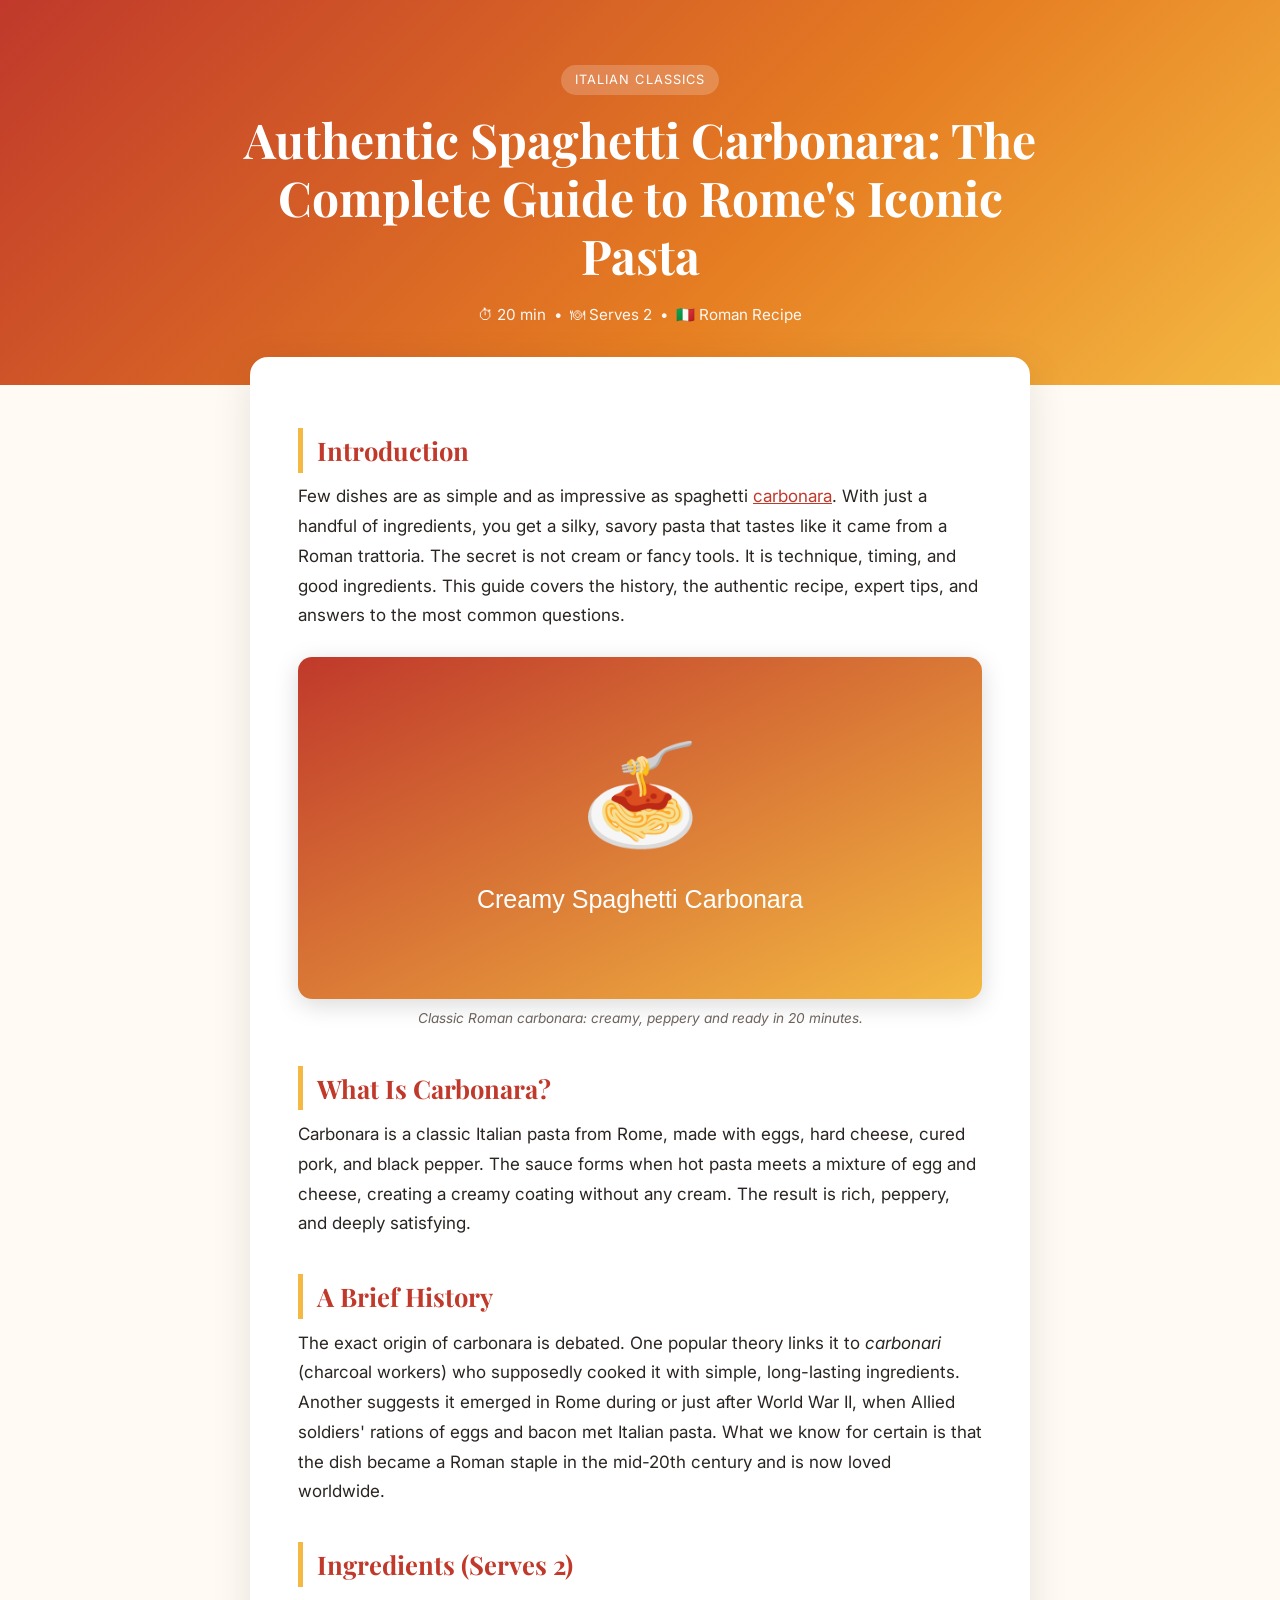
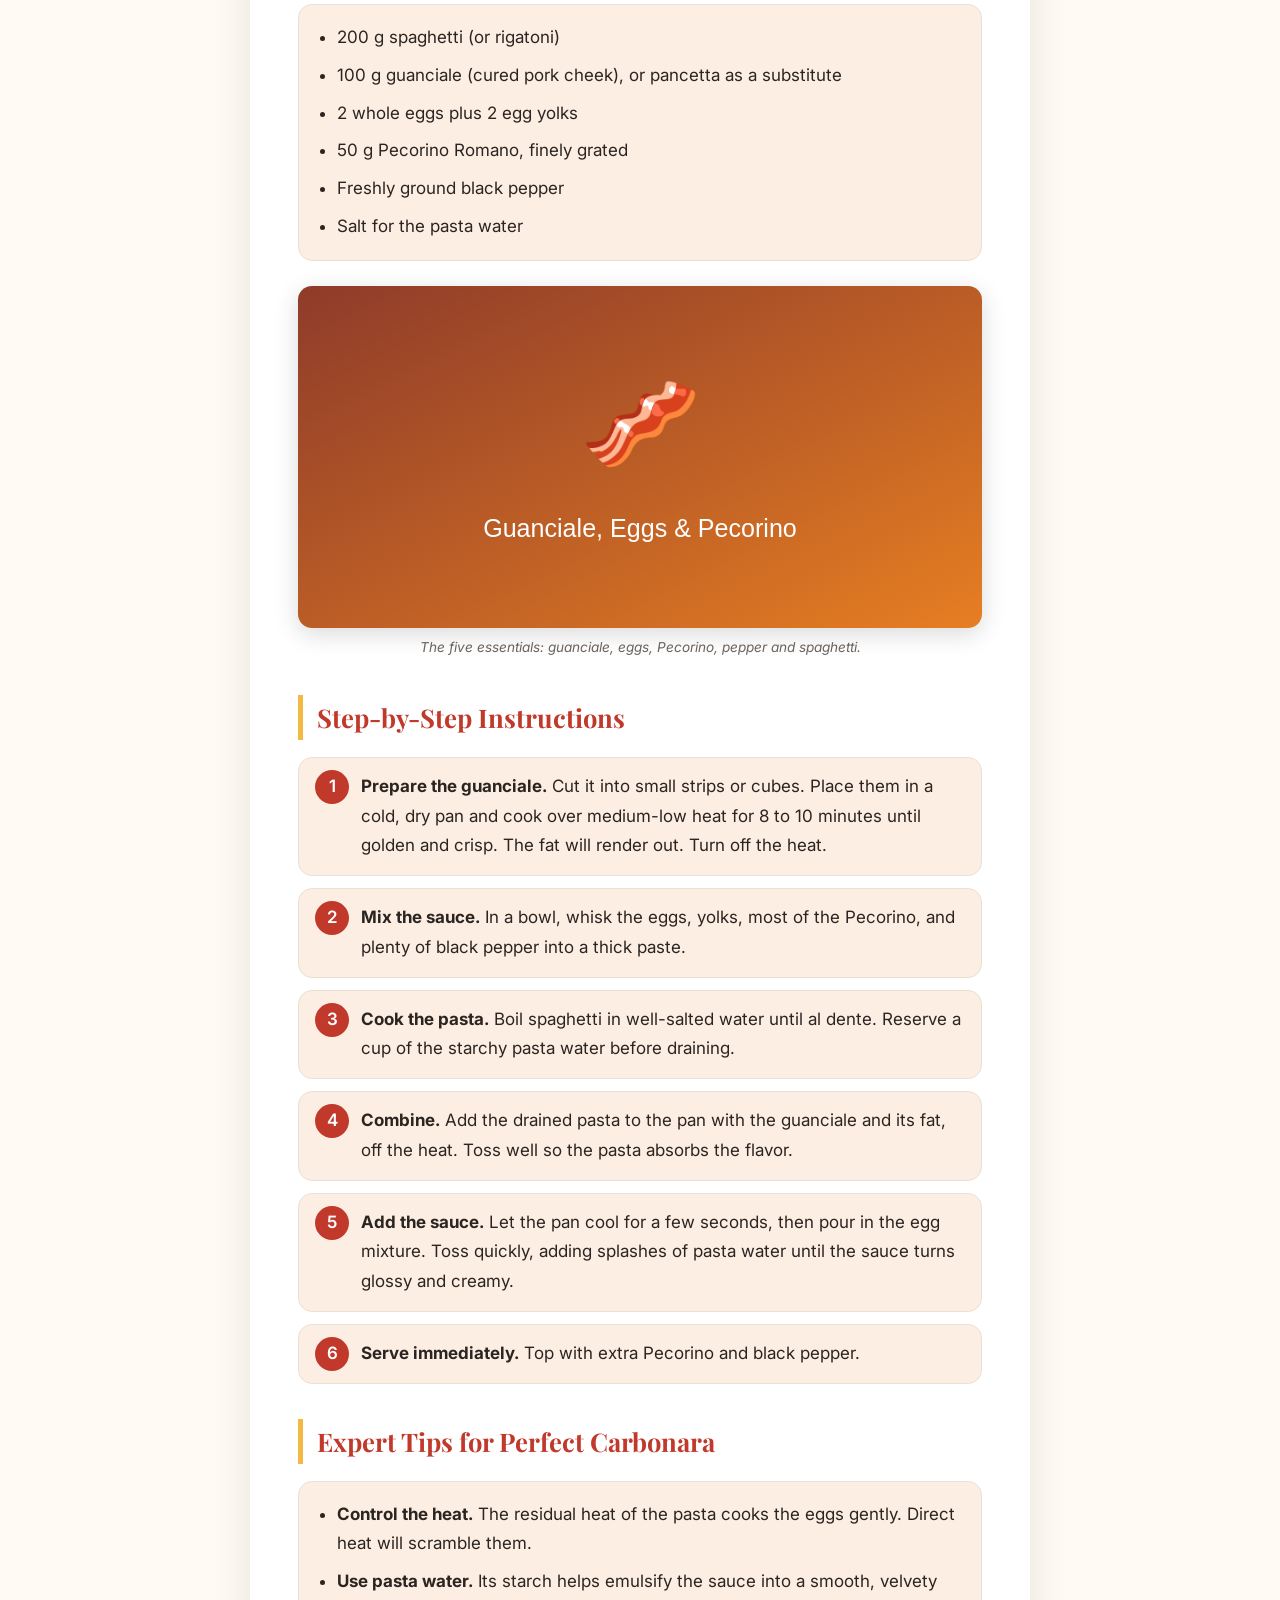
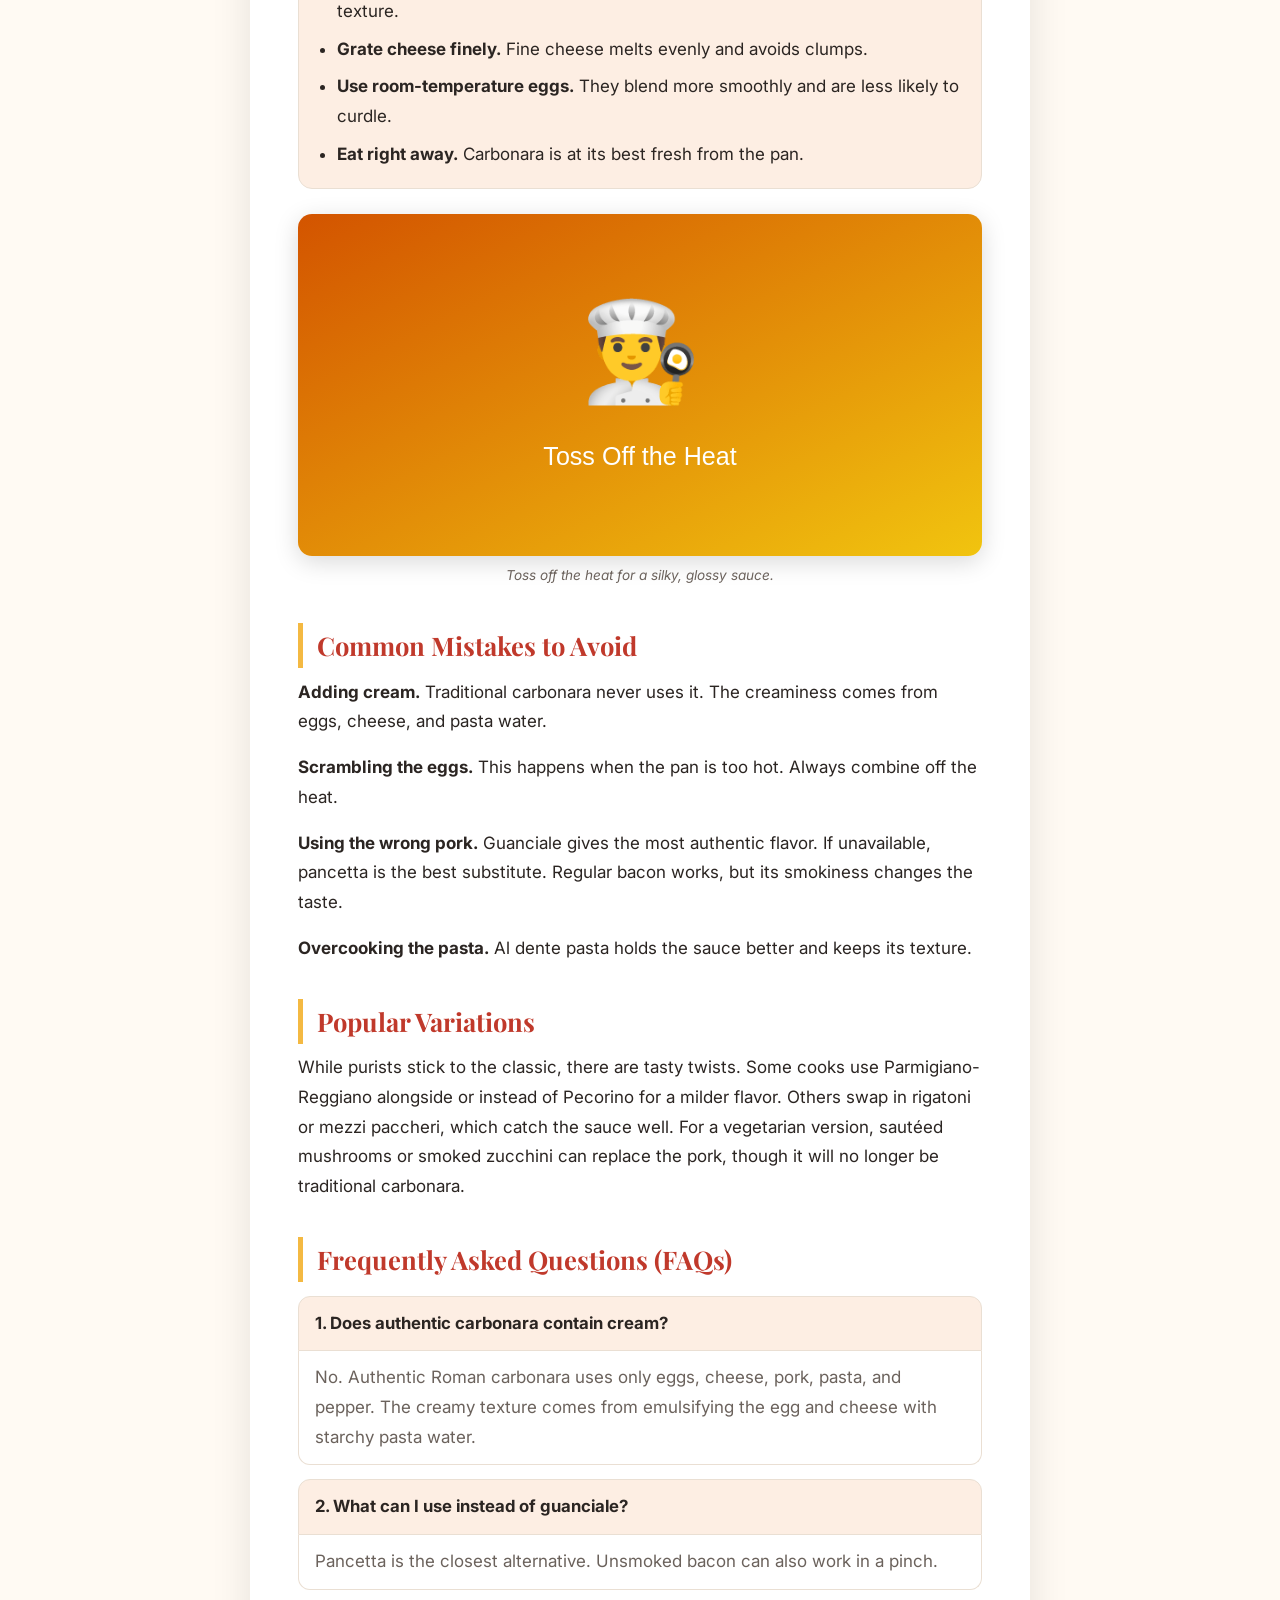
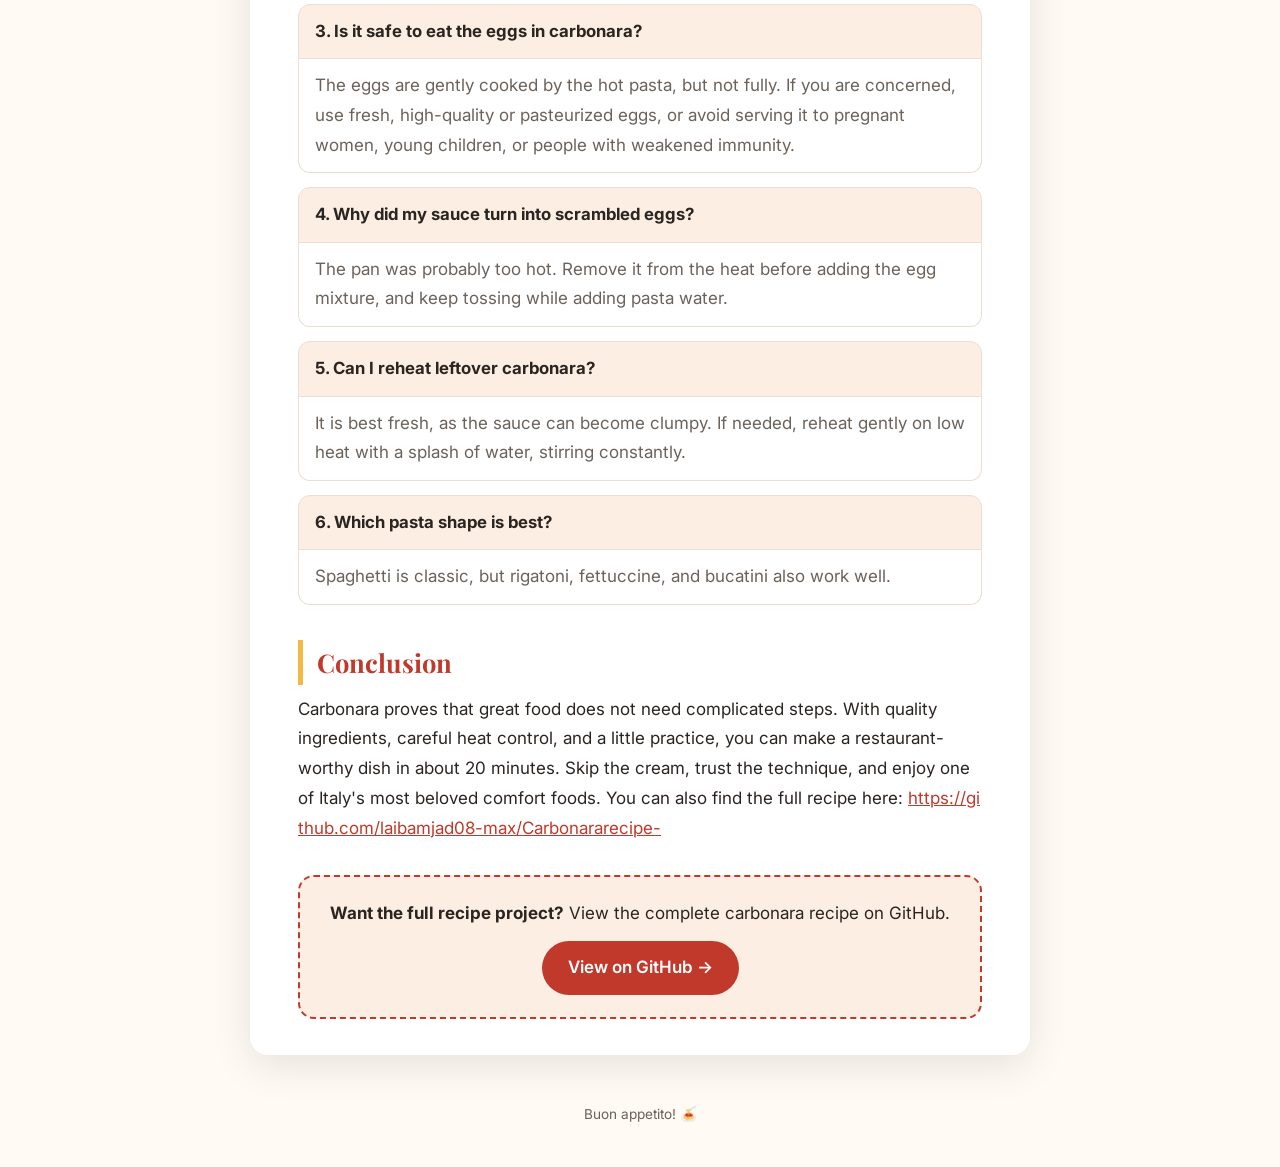
==== index.html @ ff98976b "Rename index.html.html to index.html" ====
<!DOCTYPE html>
<html lang="en">
<head>
<meta charset="UTF-8">
<meta name="viewport" content="width=device-width, initial-scale=1">
<title>Authentic Spaghetti Carbonara: The Complete Guide to Rome's Iconic Pasta</title>
<meta name="description" content="Learn how to make authentic Roman spaghetti carbonara with guanciale, eggs, Pecorino Romano and black pepper. Includes history, tips, mistakes to avoid and FAQs.">
<link rel="preconnect" href="https://fonts.googleapis.com">
<link rel="preconnect" href="https://fonts.gstatic.com" crossorigin>
<link href="https://fonts.googleapis.com/css2?family=Inter:wght@400;500;600&family=Playfair+Display:wght@600;700&display=swap" rel="stylesheet">
<style>
  :root { --bg:#fffaf3; --card:#ffffff; --text:#2b2522; --muted:#6b625c; --accent:#c0392b; --accent2:#f4b942; --soft:#fdeee3; --line:#eadfd3; }
  @media (prefers-color-scheme: dark) {
    :root { --bg:#16120f; --card:#211b17; --text:#f1e9e1; --muted:#b3a79d; --accent:#ef7d6a; --accent2:#f4b942; --soft:#2c221b; --line:#3a2f27; }
  }
  * { box-sizing:border-box; }
  body { font-family:Inter, system-ui, sans-serif; background:var(--bg); color:var(--text); line-height:1.75; margin:0; font-size:17px; }
  .hero { background:linear-gradient(135deg,#c0392b,#e67e22 60%,#f4b942); color:#fff; padding:64px 20px 56px; text-align:center; }
  .hero .tag { display:inline-block; background:rgba(255,255,255,.2); padding:4px 14px; border-radius:999px; font-size:.8rem; letter-spacing:.08em; text-transform:uppercase; margin-bottom:16px; }
  .hero h1 { font-family:"Playfair Display", Georgia, serif; font-size:clamp(1.9rem,5vw,3rem); line-height:1.2; margin:0 auto; max-width:800px; }
  .hero .meta { margin-top:18px; font-size:.95rem; opacity:.95; }
  article { max-width:780px; margin:-28px auto 48px; background:var(--card); padding:36px clamp(18px,5vw,48px); border-radius:18px; box-shadow:0 10px 40px rgba(0,0,0,.10); }
  h2 { font-family:"Playfair Display", Georgia, serif; font-size:1.6rem; color:var(--accent); margin:2.2rem 0 .6rem; padding-left:14px; border-left:5px solid var(--accent2); }
  h3 { font-size:1.05rem; margin:1.2rem 0 4px; }
  p { margin:0 0 1rem; }
  ul, ol { padding-left:1.3rem; }
  li { margin-bottom:8px; }
  h2 + ul { background:var(--soft); border:1px solid var(--line); border-radius:14px; padding:18px 18px 10px 38px; }
  ol { counter-reset:step; list-style:none; padding:0; }
  ol li { counter-increment:step; position:relative; padding:14px 16px 14px 62px; margin-bottom:12px; background:var(--soft); border-radius:14px; border:1px solid var(--line); }
  ol li::before { content:counter(step); position:absolute; left:16px; top:12px; width:34px; height:34px; border-radius:50%; background:var(--accent); color:#fff; font-weight:600; display:flex; align-items:center; justify-content:center; }
  .faq h3 { background:var(--soft); border:1px solid var(--line); border-radius:12px 12px 0 0; padding:12px 16px; margin:14px 0 0; }
  .faq p { border:1px solid var(--line); border-top:0; border-radius:0 0 12px 12px; padding:12px 16px; margin:0; color:var(--muted); }
  h2:last-of-type { margin-top:2.2rem; }
  footer { text-align:center; color:var(--muted); font-size:.85rem; padding:0 16px 40px; }
  figure { margin:1.6rem 0; }
  figure img { width:100%; height:auto; display:block; border-radius:14px; box-shadow:0 6px 24px rgba(0,0,0,.15); }
  figcaption { text-align:center; font-size:.85rem; color:var(--muted); margin-top:8px; font-style:italic; }
  .cta { margin:2rem 0 0; padding:22px; text-align:center; background:var(--soft); border:2px dashed var(--accent); border-radius:16px; }
  .cta p { margin:0 0 12px; }
  .btn { display:inline-block; background:var(--accent); color:#fff; text-decoration:none; font-weight:600; padding:12px 26px; border-radius:999px; transition:transform .15s, box-shadow .15s; }
  .btn:hover { transform:translateY(-2px); box-shadow:0 6px 16px rgba(0,0,0,.2); }
  a { color:var(--accent); }
</style>
</head>
<body>
<header class="hero">
  <span class="tag">Italian Classics</span>
  <h1>Authentic Spaghetti Carbonara: The Complete Guide to Rome's Iconic Pasta</h1>
  <div class="meta">&#9201; 20 min &nbsp;&bull;&nbsp; &#127869; Serves 2 &nbsp;&bull;&nbsp; &#127470;&#127481; Roman Recipe</div>
</header>
<article>

<h2>Introduction</h2>
<p>Few dishes are as simple and as impressive as spaghetti <a href="https://github.com/laibamjad08-max/Carbonararecipe-" target="_blank" rel="noopener noreferrer">carbonara</a>. With just a handful of ingredients, you get a silky, savory pasta that tastes like it came from a Roman trattoria. The secret is not cream or fancy tools. It is technique, timing, and good ingredients. This guide covers the history, the authentic recipe, expert tips, and answers to the most common questions.</p>

<figure>
  <!-- Replace src with your own photo URL, e.g. src="images/carbonara.jpg" -->
  <img src="data:image/svg+xml,%3Csvg%20xmlns%3D%27http%3A//www.w3.org/2000/svg%27%20width%3D%271200%27%20height%3D%27600%27%20viewBox%3D%270%200%201200%20600%27%3E%3Cdefs%3E%3ClinearGradient%20id%3D%27g%27%20x1%3D%270%27%20y1%3D%270%27%20x2%3D%271%27%20y2%3D%271%27%3E%3Cstop%20offset%3D%270%27%20stop-color%3D%27%23c0392b%27/%3E%3Cstop%20offset%3D%271%27%20stop-color%3D%27%23f4b942%27/%3E%3C/linearGradient%3E%3C/defs%3E%3Crect%20width%3D%271200%27%20height%3D%27600%27%20fill%3D%27url%28%23g%29%27/%3E%3Ctext%20x%3D%27600%27%20y%3D%27300%27%20font-size%3D%27170%27%20text-anchor%3D%27middle%27%3E%F0%9F%8D%9D%3C/text%3E%3Ctext%20x%3D%27600%27%20y%3D%27440%27%20font-size%3D%2744%27%20fill%3D%27white%27%20text-anchor%3D%27middle%27%20font-family%3D%27sans-serif%27%3ECreamy%20Spaghetti%20Carbonara%3C/text%3E%3C/svg%3E" alt="Plate of creamy spaghetti carbonara with crispy guanciale and black pepper" width="1200" height="600" loading="lazy">
  <figcaption>Classic Roman carbonara: creamy, peppery and ready in 20 minutes.</figcaption>
</figure>

<h2>What Is Carbonara?</h2>
<p>Carbonara is a classic Italian pasta from Rome, made with eggs, hard cheese, cured pork, and black pepper. The sauce forms when hot pasta meets a mixture of egg and cheese, creating a creamy coating without any cream. The result is rich, peppery, and deeply satisfying.</p>

<h2>A Brief History</h2>
<p>The exact origin of carbonara is debated. One popular theory links it to <em>carbonari</em> (charcoal workers) who supposedly cooked it with simple, long-lasting ingredients. Another suggests it emerged in Rome during or just after World War II, when Allied soldiers' rations of eggs and bacon met Italian pasta. What we know for certain is that the dish became a Roman staple in the mid-20th century and is now loved worldwide.</p>

<h2>Ingredients (Serves 2)</h2>
<ul>
  <li>200 g spaghetti (or rigatoni)</li>
  <li>100 g guanciale (cured pork cheek), or pancetta as a substitute</li>
  <li>2 whole eggs plus 2 egg yolks</li>
  <li>50 g Pecorino Romano, finely grated</li>
  <li>Freshly ground black pepper</li>
  <li>Salt for the pasta water</li>
</ul>

<figure>
  <!-- Replace src with your own photo URL, e.g. src="images/carbonara.jpg" -->
  <img src="data:image/svg+xml,%3Csvg%20xmlns%3D%27http%3A//www.w3.org/2000/svg%27%20width%3D%271200%27%20height%3D%27600%27%20viewBox%3D%270%200%201200%20600%27%3E%3Cdefs%3E%3ClinearGradient%20id%3D%27g%27%20x1%3D%270%27%20y1%3D%270%27%20x2%3D%271%27%20y2%3D%271%27%3E%3Cstop%20offset%3D%270%27%20stop-color%3D%27%238e3b2a%27/%3E%3Cstop%20offset%3D%271%27%20stop-color%3D%27%23e67e22%27/%3E%3C/linearGradient%3E%3C/defs%3E%3Crect%20width%3D%271200%27%20height%3D%27600%27%20fill%3D%27url%28%23g%29%27/%3E%3Ctext%20x%3D%27600%27%20y%3D%27300%27%20font-size%3D%27170%27%20text-anchor%3D%27middle%27%3E%F0%9F%A5%93%3C/text%3E%3Ctext%20x%3D%27600%27%20y%3D%27440%27%20font-size%3D%2744%27%20fill%3D%27white%27%20text-anchor%3D%27middle%27%20font-family%3D%27sans-serif%27%3EGuanciale%2C%20Eggs%20%26amp%3B%20Pecorino%3C/text%3E%3C/svg%3E" alt="Carbonara ingredients: guanciale, eggs, Pecorino Romano and black pepper" width="1200" height="600" loading="lazy">
  <figcaption>The five essentials: guanciale, eggs, Pecorino, pepper and spaghetti.</figcaption>
</figure>

<h2>Step-by-Step Instructions</h2>
<ol>
  <li><strong>Prepare the guanciale.</strong> Cut it into small strips or cubes. Place them in a cold, dry pan and cook over medium-low heat for 8 to 10 minutes until golden and crisp. The fat will render out. Turn off the heat.</li>
  <li><strong>Mix the sauce.</strong> In a bowl, whisk the eggs, yolks, most of the Pecorino, and plenty of black pepper into a thick paste.</li>
  <li><strong>Cook the pasta.</strong> Boil spaghetti in well-salted water until al dente. Reserve a cup of the starchy pasta water before draining.</li>
  <li><strong>Combine.</strong> Add the drained pasta to the pan with the guanciale and its fat, off the heat. Toss well so the pasta absorbs the flavor.</li>
  <li><strong>Add the sauce.</strong> Let the pan cool for a few seconds, then pour in the egg mixture. Toss quickly, adding splashes of pasta water until the sauce turns glossy and creamy.</li>
  <li><strong>Serve immediately.</strong> Top with extra Pecorino and black pepper.</li>
</ol>

<h2>Expert Tips for Perfect Carbonara</h2>
<ul>
  <li><strong>Control the heat.</strong> The residual heat of the pasta cooks the eggs gently. Direct heat will scramble them.</li>
  <li><strong>Use pasta water.</strong> Its starch helps emulsify the sauce into a smooth, velvety texture.</li>
  <li><strong>Grate cheese finely.</strong> Fine cheese melts evenly and avoids clumps.</li>
  <li><strong>Use room-temperature eggs.</strong> They blend more smoothly and are less likely to curdle.</li>
  <li><strong>Eat right away.</strong> Carbonara is at its best fresh from the pan.</li>
</ul>

<figure>
  <!-- Replace src with your own photo URL, e.g. src="images/carbonara.jpg" -->
  <img src="data:image/svg+xml,%3Csvg%20xmlns%3D%27http%3A//www.w3.org/2000/svg%27%20width%3D%271200%27%20height%3D%27600%27%20viewBox%3D%270%200%201200%20600%27%3E%3Cdefs%3E%3ClinearGradient%20id%3D%27g%27%20x1%3D%270%27%20y1%3D%270%27%20x2%3D%271%27%20y2%3D%271%27%3E%3Cstop%20offset%3D%270%27%20stop-color%3D%27%23d35400%27/%3E%3Cstop%20offset%3D%271%27%20stop-color%3D%27%23f1c40f%27/%3E%3C/linearGradient%3E%3C/defs%3E%3Crect%20width%3D%271200%27%20height%3D%27600%27%20fill%3D%27url%28%23g%29%27/%3E%3Ctext%20x%3D%27600%27%20y%3D%27300%27%20font-size%3D%27170%27%20text-anchor%3D%27middle%27%3E%F0%9F%91%A8%E2%80%8D%F0%9F%8D%B3%3C/text%3E%3Ctext%20x%3D%27600%27%20y%3D%27440%27%20font-size%3D%2744%27%20fill%3D%27white%27%20text-anchor%3D%27middle%27%20font-family%3D%27sans-serif%27%3EToss%20Off%20the%20Heat%3C/text%3E%3C/svg%3E" alt="Tossing pasta with egg and cheese sauce in a pan off the heat" width="1200" height="600" loading="lazy">
  <figcaption>Toss off the heat for a silky, glossy sauce.</figcaption>
</figure>

<h2>Common Mistakes to Avoid</h2>
<p><strong>Adding cream.</strong> Traditional carbonara never uses it. The creaminess comes from eggs, cheese, and pasta water.</p>
<p><strong>Scrambling the eggs.</strong> This happens when the pan is too hot. Always combine off the heat.</p>
<p><strong>Using the wrong pork.</strong> Guanciale gives the most authentic flavor. If unavailable, pancetta is the best substitute. Regular bacon works, but its smokiness changes the taste.</p>
<p><strong>Overcooking the pasta.</strong> Al dente pasta holds the sauce better and keeps its texture.</p>

<h2>Popular Variations</h2>
<p>While purists stick to the classic, there are tasty twists. Some cooks use Parmigiano-Reggiano alongside or instead of Pecorino for a milder flavor. Others swap in rigatoni or mezzi paccheri, which catch the sauce well. For a vegetarian version, sautéed mushrooms or smoked zucchini can replace the pork, though it will no longer be traditional carbonara.</p>

<h2>Frequently Asked Questions (FAQs)</h2>
<div class="faq">
  <h3>1. Does authentic carbonara contain cream?</h3>
  <p>No. Authentic Roman carbonara uses only eggs, cheese, pork, pasta, and pepper. The creamy texture comes from emulsifying the egg and cheese with starchy pasta water.</p>

  <h3>2. What can I use instead of guanciale?</h3>
  <p>Pancetta is the closest alternative. Unsmoked bacon can also work in a pinch.</p>

  <h3>3. Is it safe to eat the eggs in carbonara?</h3>
  <p>The eggs are gently cooked by the hot pasta, but not fully. If you are concerned, use fresh, high-quality or pasteurized eggs, or avoid serving it to pregnant women, young children, or people with weakened immunity.</p>

  <h3>4. Why did my sauce turn into scrambled eggs?</h3>
  <p>The pan was probably too hot. Remove it from the heat before adding the egg mixture, and keep tossing while adding pasta water.</p>

  <h3>5. Can I reheat leftover carbonara?</h3>
  <p>It is best fresh, as the sauce can become clumpy. If needed, reheat gently on low heat with a splash of water, stirring constantly.</p>

  <h3>6. Which pasta shape is best?</h3>
  <p>Spaghetti is classic, but rigatoni, fettuccine, and bucatini also work well.</p>
</div>

<h2>Conclusion</h2>
<p>Carbonara proves that great food does not need complicated steps. With quality ingredients, careful heat control, and a little practice, you can make a restaurant-worthy dish in about 20 minutes. Skip the cream, trust the technique, and enjoy one of Italy's most beloved comfort foods. You can also find the full recipe here: <a href="https://github.com/laibamjad08-max/Carbonararecipe-" target="_blank" rel="noopener noreferrer" style="word-break:break-all">https://github.com/laibamjad08-max/Carbonararecipe-</a></p>

<div class="cta">
  <p><strong>Want the full recipe project?</strong> View the complete carbonara recipe on GitHub.</p>
  <a class="btn" href="https://github.com/laibamjad08-max/Carbonararecipe-" target="_blank" rel="noopener noreferrer">View on GitHub &rarr;</a>
</div>

</article>
<footer>Buon appetito! &#127837;</footer>
</body>
</html>
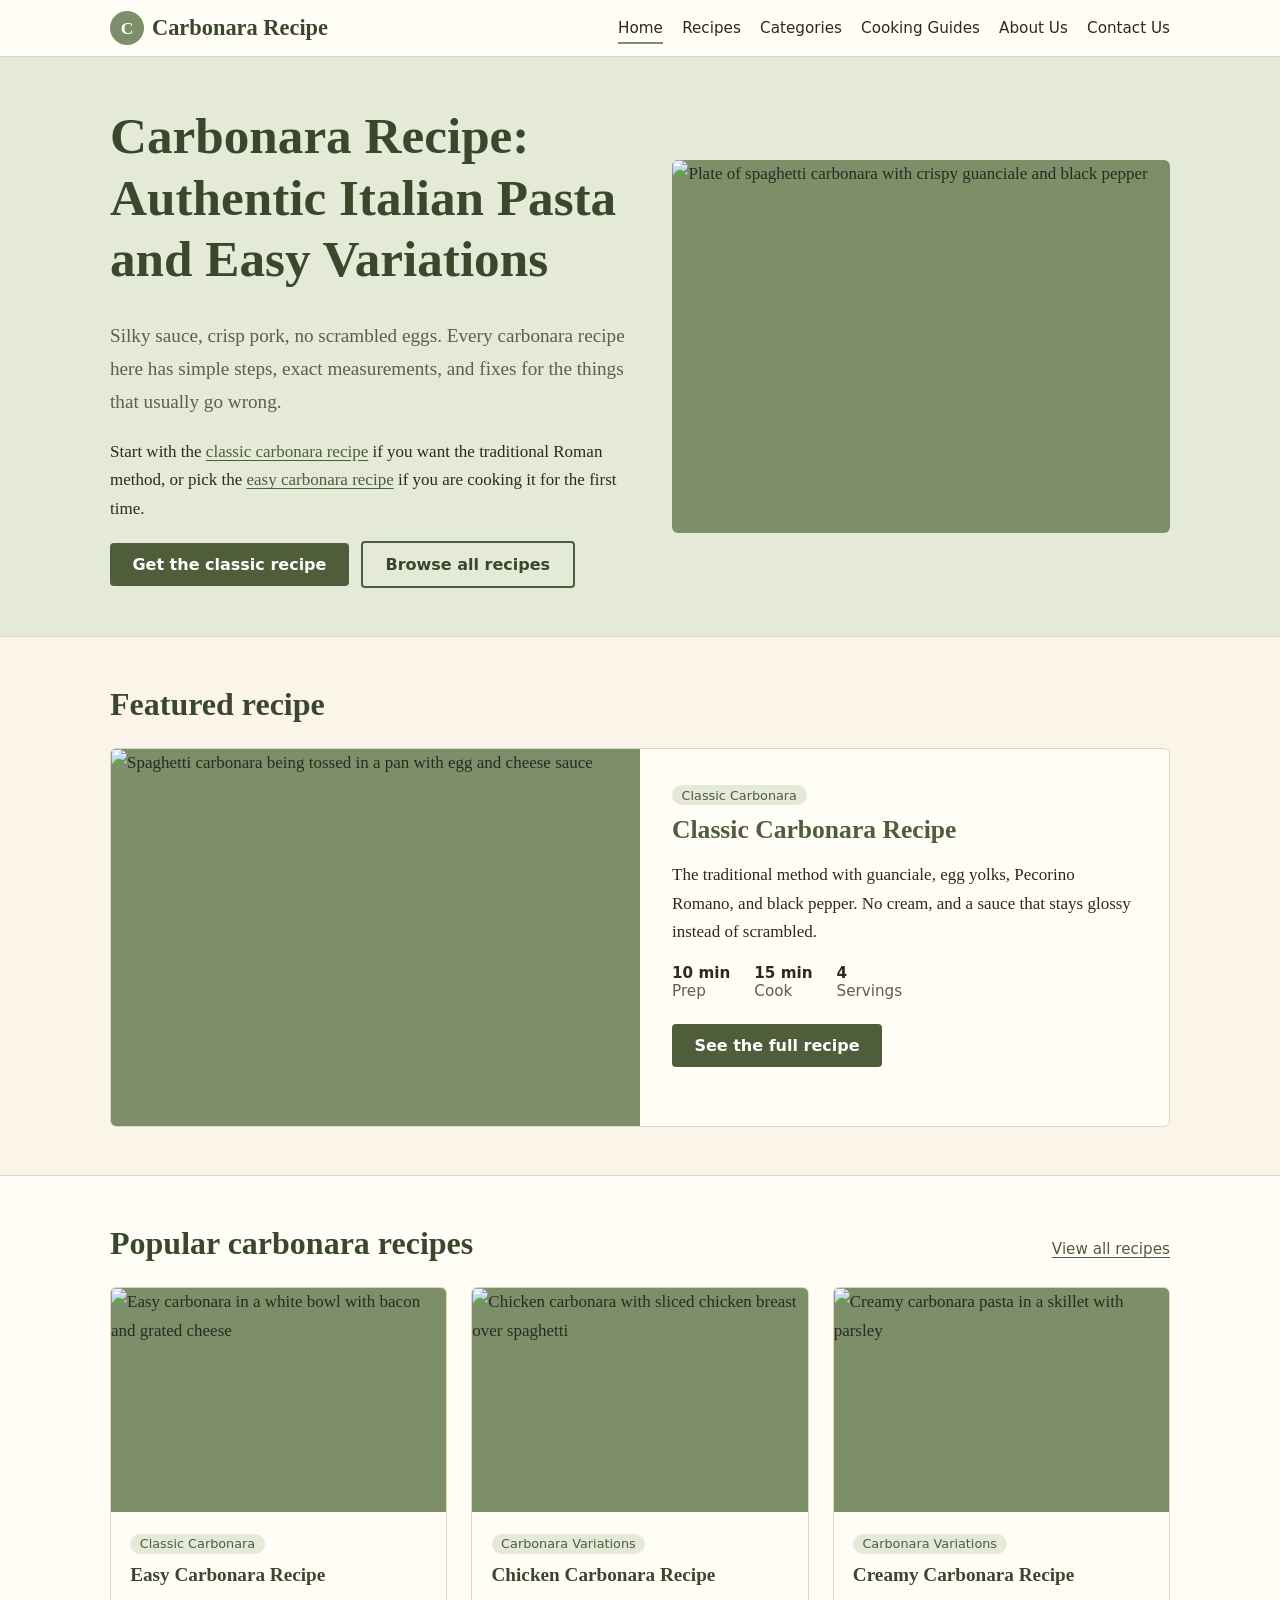
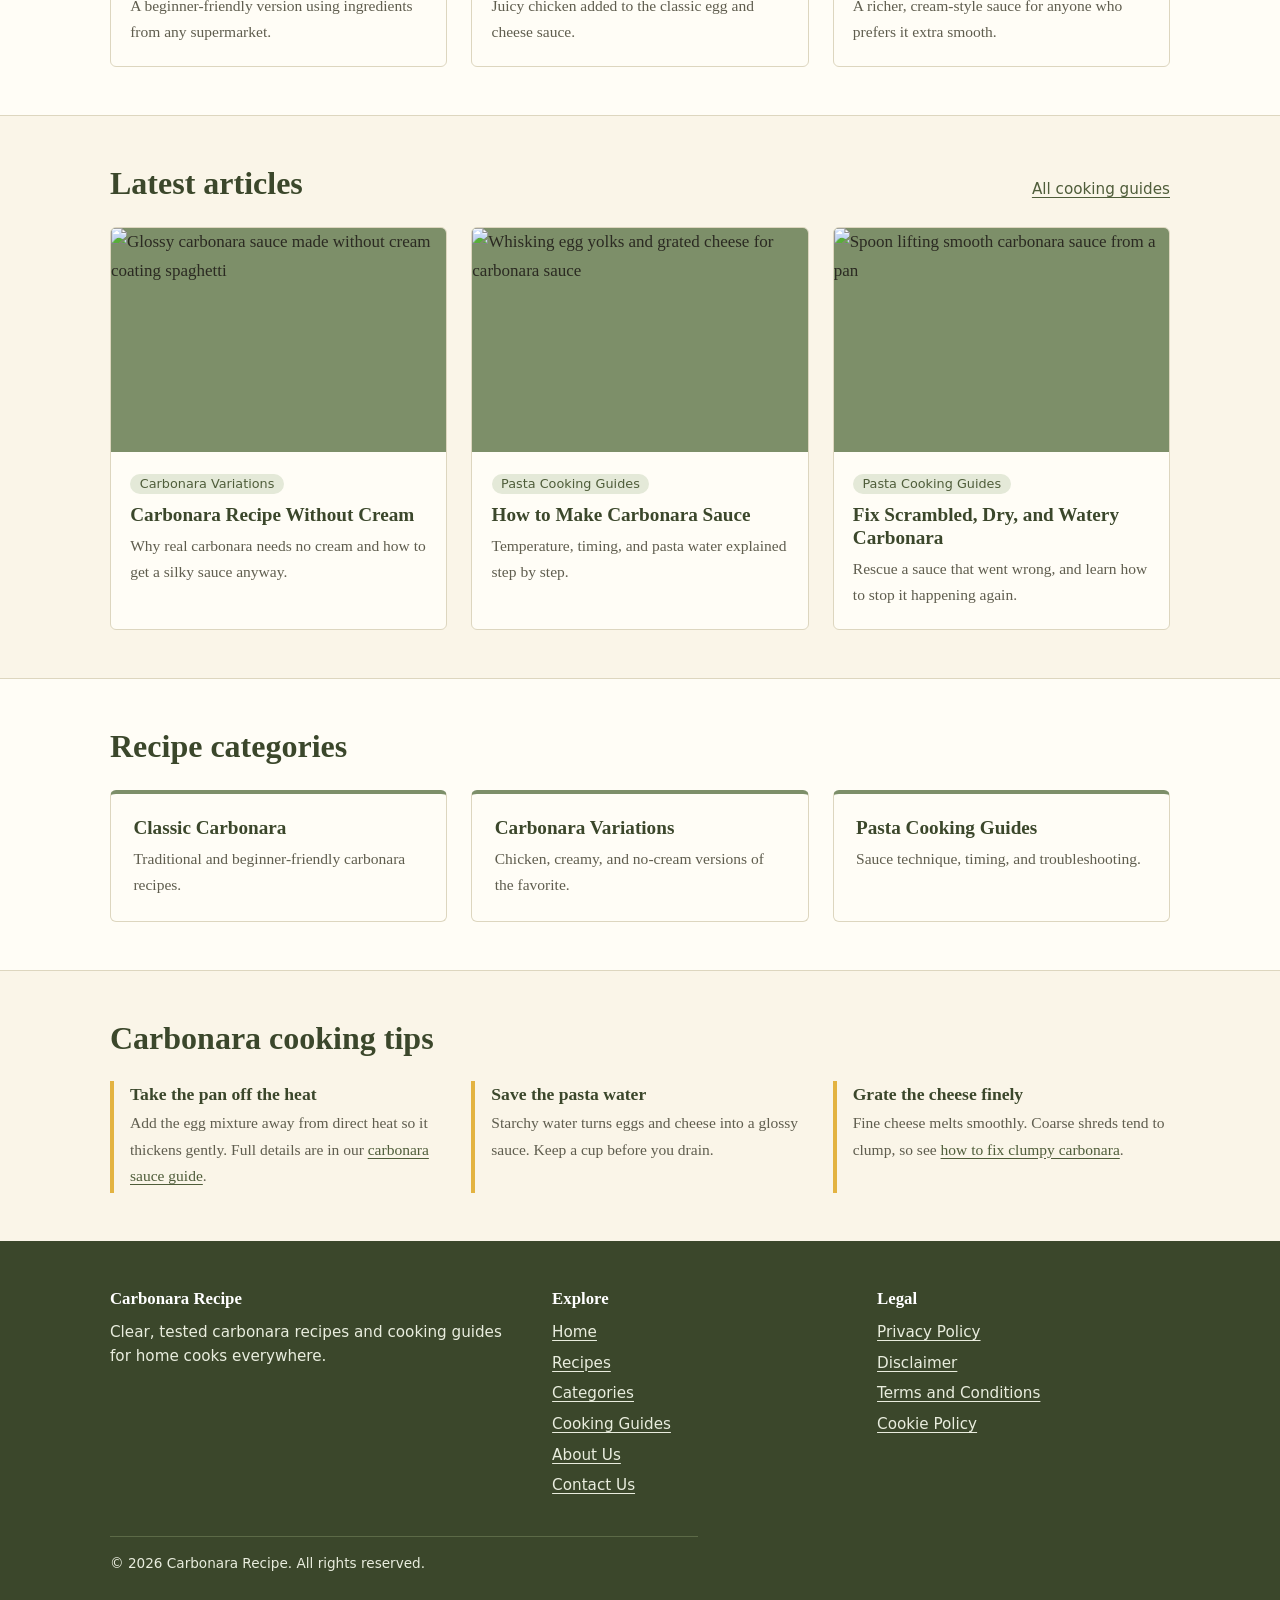
==== commit 9e185820: "Add files via upload" ====
--- a/index.html
+++ b/index.html
@@ -1,151 +1,186 @@
 <!DOCTYPE html>
 <html lang="en">
 <head>
-<meta charset="UTF-8">
+<meta charset="utf-8">
 <meta name="viewport" content="width=device-width, initial-scale=1">
-<title>Authentic Spaghetti Carbonara: The Complete Guide to Rome's Iconic Pasta</title>
-<meta name="description" content="Learn how to make authentic Roman spaghetti carbonara with guanciale, eggs, Pecorino Romano and black pepper. Includes history, tips, mistakes to avoid and FAQs.">
-<link rel="preconnect" href="https://fonts.googleapis.com">
-<link rel="preconnect" href="https://fonts.gstatic.com" crossorigin>
-<link href="https://fonts.googleapis.com/css2?family=Inter:wght@400;500;600&family=Playfair+Display:wght@600;700&display=swap" rel="stylesheet">
-<style>
-  :root { --bg:#fffaf3; --card:#ffffff; --text:#2b2522; --muted:#6b625c; --accent:#c0392b; --accent2:#f4b942; --soft:#fdeee3; --line:#eadfd3; }
-  @media (prefers-color-scheme: dark) {
-    :root { --bg:#16120f; --card:#211b17; --text:#f1e9e1; --muted:#b3a79d; --accent:#ef7d6a; --accent2:#f4b942; --soft:#2c221b; --line:#3a2f27; }
-  }
-  * { box-sizing:border-box; }
-  body { font-family:Inter, system-ui, sans-serif; background:var(--bg); color:var(--text); line-height:1.75; margin:0; font-size:17px; }
-  .hero { background:linear-gradient(135deg,#c0392b,#e67e22 60%,#f4b942); color:#fff; padding:64px 20px 56px; text-align:center; }
-  .hero .tag { display:inline-block; background:rgba(255,255,255,.2); padding:4px 14px; border-radius:999px; font-size:.8rem; letter-spacing:.08em; text-transform:uppercase; margin-bottom:16px; }
-  .hero h1 { font-family:"Playfair Display", Georgia, serif; font-size:clamp(1.9rem,5vw,3rem); line-height:1.2; margin:0 auto; max-width:800px; }
-  .hero .meta { margin-top:18px; font-size:.95rem; opacity:.95; }
-  article { max-width:780px; margin:-28px auto 48px; background:var(--card); padding:36px clamp(18px,5vw,48px); border-radius:18px; box-shadow:0 10px 40px rgba(0,0,0,.10); }
-  h2 { font-family:"Playfair Display", Georgia, serif; font-size:1.6rem; color:var(--accent); margin:2.2rem 0 .6rem; padding-left:14px; border-left:5px solid var(--accent2); }
-  h3 { font-size:1.05rem; margin:1.2rem 0 4px; }
-  p { margin:0 0 1rem; }
-  ul, ol { padding-left:1.3rem; }
-  li { margin-bottom:8px; }
-  h2 + ul { background:var(--soft); border:1px solid var(--line); border-radius:14px; padding:18px 18px 10px 38px; }
-  ol { counter-reset:step; list-style:none; padding:0; }
-  ol li { counter-increment:step; position:relative; padding:14px 16px 14px 62px; margin-bottom:12px; background:var(--soft); border-radius:14px; border:1px solid var(--line); }
-  ol li::before { content:counter(step); position:absolute; left:16px; top:12px; width:34px; height:34px; border-radius:50%; background:var(--accent); color:#fff; font-weight:600; display:flex; align-items:center; justify-content:center; }
-  .faq h3 { background:var(--soft); border:1px solid var(--line); border-radius:12px 12px 0 0; padding:12px 16px; margin:14px 0 0; }
-  .faq p { border:1px solid var(--line); border-top:0; border-radius:0 0 12px 12px; padding:12px 16px; margin:0; color:var(--muted); }
-  h2:last-of-type { margin-top:2.2rem; }
-  footer { text-align:center; color:var(--muted); font-size:.85rem; padding:0 16px 40px; }
-  figure { margin:1.6rem 0; }
-  figure img { width:100%; height:auto; display:block; border-radius:14px; box-shadow:0 6px 24px rgba(0,0,0,.15); }
-  figcaption { text-align:center; font-size:.85rem; color:var(--muted); margin-top:8px; font-style:italic; }
-  .cta { margin:2rem 0 0; padding:22px; text-align:center; background:var(--soft); border:2px dashed var(--accent); border-radius:16px; }
-  .cta p { margin:0 0 12px; }
-  .btn { display:inline-block; background:var(--accent); color:#fff; text-decoration:none; font-weight:600; padding:12px 26px; border-radius:999px; transition:transform .15s, box-shadow .15s; }
-  .btn:hover { transform:translateY(-2px); box-shadow:0 6px 16px rgba(0,0,0,.2); }
-  a { color:var(--accent); }
-</style>
+<title>Carbonara Recipe: Authentic Italian and Easy Variations</title>
+<meta name="description" content="Find a carbonara recipe that works every time: classic Roman method, easy weeknight version, chicken, creamy, and no-cream carbonara with clear steps and fixes.">
+<!-- After publishing, replace YOUR-USERNAME below with your GitHub username -->
+<link rel="canonical" href="https://YOUR-USERNAME.github.io/carbonara-recipe/">
+<link rel="stylesheet" href="style.css">
+<script type="application/ld+json">
+{"@context":"https://schema.org","@type":"WebSite","name":"Carbonara Recipe","url":"https://YOUR-USERNAME.github.io/carbonara-recipe/"}
+</script>
 </head>
 <body>
-<header class="hero">
-  <span class="tag">Italian Classics</span>
-  <h1>Authentic Spaghetti Carbonara: The Complete Guide to Rome's Iconic Pasta</h1>
-  <div class="meta">&#9201; 20 min &nbsp;&bull;&nbsp; &#127869; Serves 2 &nbsp;&bull;&nbsp; &#127470;&#127481; Roman Recipe</div>
+<a class="skip" href="#main">Skip to content</a>
+
+<header class="site-header">
+  <div class="wrap">
+    <a class="logo" href="index.html"><span class="logo-mark" aria-hidden="true">C</span>Carbonara Recipe</a>
+    <nav class="nav" aria-label="Main">
+      <ul>
+        <li><a href="index.html" aria-current="page">Home</a></li>
+        <li><a href="recipes/">Recipes</a></li>
+        <li><a href="categories/">Categories</a></li>
+        <li><a href="pasta-cooking-guides/">Cooking Guides</a></li>
+        <li><a href="about-us/">About Us</a></li>
+        <li><a href="contact-us/">Contact Us</a></li>
+      </ul>
+    </nav>
+  </div>
 </header>
-<article>
 
-<h2>Introduction</h2>
-<p>Few dishes are as simple and as impressive as spaghetti <a href="https://github.com/laibamjad08-max/Carbonararecipe-" target="_blank" rel="noopener noreferrer">carbonara</a>. With just a handful of ingredients, you get a silky, savory pasta that tastes like it came from a Roman trattoria. The secret is not cream or fancy tools. It is technique, timing, and good ingredients. This guide covers the history, the authentic recipe, expert tips, and answers to the most common questions.</p>
+<main id="main">
 
-<figure>
-  <!-- Replace src with your own photo URL, e.g. src="images/carbonara.jpg" -->
-  <img src="data:image/svg+xml,%3Csvg%20xmlns%3D%27http%3A//www.w3.org/2000/svg%27%20width%3D%271200%27%20height%3D%27600%27%20viewBox%3D%270%200%201200%20600%27%3E%3Cdefs%3E%3ClinearGradient%20id%3D%27g%27%20x1%3D%270%27%20y1%3D%270%27%20x2%3D%271%27%20y2%3D%271%27%3E%3Cstop%20offset%3D%270%27%20stop-color%3D%27%23c0392b%27/%3E%3Cstop%20offset%3D%271%27%20stop-color%3D%27%23f4b942%27/%3E%3C/linearGradient%3E%3C/defs%3E%3Crect%20width%3D%271200%27%20height%3D%27600%27%20fill%3D%27url%28%23g%29%27/%3E%3Ctext%20x%3D%27600%27%20y%3D%27300%27%20font-size%3D%27170%27%20text-anchor%3D%27middle%27%3E%F0%9F%8D%9D%3C/text%3E%3Ctext%20x%3D%27600%27%20y%3D%27440%27%20font-size%3D%2744%27%20fill%3D%27white%27%20text-anchor%3D%27middle%27%20font-family%3D%27sans-serif%27%3ECreamy%20Spaghetti%20Carbonara%3C/text%3E%3C/svg%3E" alt="Plate of creamy spaghetti carbonara with crispy guanciale and black pepper" width="1200" height="600" loading="lazy">
-  <figcaption>Classic Roman carbonara: creamy, peppery and ready in 20 minutes.</figcaption>
-</figure>
-
-<h2>What Is Carbonara?</h2>
-<p>Carbonara is a classic Italian pasta from Rome, made with eggs, hard cheese, cured pork, and black pepper. The sauce forms when hot pasta meets a mixture of egg and cheese, creating a creamy coating without any cream. The result is rich, peppery, and deeply satisfying.</p>
-
-<h2>A Brief History</h2>
-<p>The exact origin of carbonara is debated. One popular theory links it to <em>carbonari</em> (charcoal workers) who supposedly cooked it with simple, long-lasting ingredients. Another suggests it emerged in Rome during or just after World War II, when Allied soldiers' rations of eggs and bacon met Italian pasta. What we know for certain is that the dish became a Roman staple in the mid-20th century and is now loved worldwide.</p>
-
-<h2>Ingredients (Serves 2)</h2>
-<ul>
-  <li>200 g spaghetti (or rigatoni)</li>
-  <li>100 g guanciale (cured pork cheek), or pancetta as a substitute</li>
-  <li>2 whole eggs plus 2 egg yolks</li>
-  <li>50 g Pecorino Romano, finely grated</li>
-  <li>Freshly ground black pepper</li>
-  <li>Salt for the pasta water</li>
-</ul>
-
-<figure>
-  <!-- Replace src with your own photo URL, e.g. src="images/carbonara.jpg" -->
-  <img src="data:image/svg+xml,%3Csvg%20xmlns%3D%27http%3A//www.w3.org/2000/svg%27%20width%3D%271200%27%20height%3D%27600%27%20viewBox%3D%270%200%201200%20600%27%3E%3Cdefs%3E%3ClinearGradient%20id%3D%27g%27%20x1%3D%270%27%20y1%3D%270%27%20x2%3D%271%27%20y2%3D%271%27%3E%3Cstop%20offset%3D%270%27%20stop-color%3D%27%238e3b2a%27/%3E%3Cstop%20offset%3D%271%27%20stop-color%3D%27%23e67e22%27/%3E%3C/linearGradient%3E%3C/defs%3E%3Crect%20width%3D%271200%27%20height%3D%27600%27%20fill%3D%27url%28%23g%29%27/%3E%3Ctext%20x%3D%27600%27%20y%3D%27300%27%20font-size%3D%27170%27%20text-anchor%3D%27middle%27%3E%F0%9F%A5%93%3C/text%3E%3Ctext%20x%3D%27600%27%20y%3D%27440%27%20font-size%3D%2744%27%20fill%3D%27white%27%20text-anchor%3D%27middle%27%20font-family%3D%27sans-serif%27%3EGuanciale%2C%20Eggs%20%26amp%3B%20Pecorino%3C/text%3E%3C/svg%3E" alt="Carbonara ingredients: guanciale, eggs, Pecorino Romano and black pepper" width="1200" height="600" loading="lazy">
-  <figcaption>The five essentials: guanciale, eggs, Pecorino, pepper and spaghetti.</figcaption>
-</figure>
-
-<h2>Step-by-Step Instructions</h2>
-<ol>
-  <li><strong>Prepare the guanciale.</strong> Cut it into small strips or cubes. Place them in a cold, dry pan and cook over medium-low heat for 8 to 10 minutes until golden and crisp. The fat will render out. Turn off the heat.</li>
-  <li><strong>Mix the sauce.</strong> In a bowl, whisk the eggs, yolks, most of the Pecorino, and plenty of black pepper into a thick paste.</li>
-  <li><strong>Cook the pasta.</strong> Boil spaghetti in well-salted water until al dente. Reserve a cup of the starchy pasta water before draining.</li>
-  <li><strong>Combine.</strong> Add the drained pasta to the pan with the guanciale and its fat, off the heat. Toss well so the pasta absorbs the flavor.</li>
-  <li><strong>Add the sauce.</strong> Let the pan cool for a few seconds, then pour in the egg mixture. Toss quickly, adding splashes of pasta water until the sauce turns glossy and creamy.</li>
-  <li><strong>Serve immediately.</strong> Top with extra Pecorino and black pepper.</li>
-</ol>
-
-<h2>Expert Tips for Perfect Carbonara</h2>
-<ul>
-  <li><strong>Control the heat.</strong> The residual heat of the pasta cooks the eggs gently. Direct heat will scramble them.</li>
-  <li><strong>Use pasta water.</strong> Its starch helps emulsify the sauce into a smooth, velvety texture.</li>
-  <li><strong>Grate cheese finely.</strong> Fine cheese melts evenly and avoids clumps.</li>
-  <li><strong>Use room-temperature eggs.</strong> They blend more smoothly and are less likely to curdle.</li>
-  <li><strong>Eat right away.</strong> Carbonara is at its best fresh from the pan.</li>
-</ul>
-
-<figure>
-  <!-- Replace src with your own photo URL, e.g. src="images/carbonara.jpg" -->
-  <img src="data:image/svg+xml,%3Csvg%20xmlns%3D%27http%3A//www.w3.org/2000/svg%27%20width%3D%271200%27%20height%3D%27600%27%20viewBox%3D%270%200%201200%20600%27%3E%3Cdefs%3E%3ClinearGradient%20id%3D%27g%27%20x1%3D%270%27%20y1%3D%270%27%20x2%3D%271%27%20y2%3D%271%27%3E%3Cstop%20offset%3D%270%27%20stop-color%3D%27%23d35400%27/%3E%3Cstop%20offset%3D%271%27%20stop-color%3D%27%23f1c40f%27/%3E%3C/linearGradient%3E%3C/defs%3E%3Crect%20width%3D%271200%27%20height%3D%27600%27%20fill%3D%27url%28%23g%29%27/%3E%3Ctext%20x%3D%27600%27%20y%3D%27300%27%20font-size%3D%27170%27%20text-anchor%3D%27middle%27%3E%F0%9F%91%A8%E2%80%8D%F0%9F%8D%B3%3C/text%3E%3Ctext%20x%3D%27600%27%20y%3D%27440%27%20font-size%3D%2744%27%20fill%3D%27white%27%20text-anchor%3D%27middle%27%20font-family%3D%27sans-serif%27%3EToss%20Off%20the%20Heat%3C/text%3E%3C/svg%3E" alt="Tossing pasta with egg and cheese sauce in a pan off the heat" width="1200" height="600" loading="lazy">
-  <figcaption>Toss off the heat for a silky, glossy sauce.</figcaption>
-</figure>
-
-<h2>Common Mistakes to Avoid</h2>
-<p><strong>Adding cream.</strong> Traditional carbonara never uses it. The creaminess comes from eggs, cheese, and pasta water.</p>
-<p><strong>Scrambling the eggs.</strong> This happens when the pan is too hot. Always combine off the heat.</p>
-<p><strong>Using the wrong pork.</strong> Guanciale gives the most authentic flavor. If unavailable, pancetta is the best substitute. Regular bacon works, but its smokiness changes the taste.</p>
-<p><strong>Overcooking the pasta.</strong> Al dente pasta holds the sauce better and keeps its texture.</p>
-
-<h2>Popular Variations</h2>
-<p>While purists stick to the classic, there are tasty twists. Some cooks use Parmigiano-Reggiano alongside or instead of Pecorino for a milder flavor. Others swap in rigatoni or mezzi paccheri, which catch the sauce well. For a vegetarian version, sautéed mushrooms or smoked zucchini can replace the pork, though it will no longer be traditional carbonara.</p>
-
-<h2>Frequently Asked Questions (FAQs)</h2>
-<div class="faq">
-  <h3>1. Does authentic carbonara contain cream?</h3>
-  <p>No. Authentic Roman carbonara uses only eggs, cheese, pork, pasta, and pepper. The creamy texture comes from emulsifying the egg and cheese with starchy pasta water.</p>
-
-  <h3>2. What can I use instead of guanciale?</h3>
-  <p>Pancetta is the closest alternative. Unsmoked bacon can also work in a pinch.</p>
-
-  <h3>3. Is it safe to eat the eggs in carbonara?</h3>
-  <p>The eggs are gently cooked by the hot pasta, but not fully. If you are concerned, use fresh, high-quality or pasteurized eggs, or avoid serving it to pregnant women, young children, or people with weakened immunity.</p>
-
-  <h3>4. Why did my sauce turn into scrambled eggs?</h3>
-  <p>The pan was probably too hot. Remove it from the heat before adding the egg mixture, and keep tossing while adding pasta water.</p>
-
-  <h3>5. Can I reheat leftover carbonara?</h3>
-  <p>It is best fresh, as the sauce can become clumpy. If needed, reheat gently on low heat with a splash of water, stirring constantly.</p>
-
-  <h3>6. Which pasta shape is best?</h3>
-  <p>Spaghetti is classic, but rigatoni, fettuccine, and bucatini also work well.</p>
+<div class="hero">
+  <div class="wrap">
+    <div>
+      <h1>Carbonara Recipe: Authentic Italian Pasta and Easy Variations</h1>
+      <p class="lead">Silky sauce, crisp pork, no scrambled eggs. Every carbonara recipe here has simple steps, exact measurements, and fixes for the things that usually go wrong.</p>
+      <p>Start with the <a href="classic-carbonara-recipe/">classic carbonara recipe</a> if you want the traditional Roman method, or pick the <a href="easy-carbonara-recipe/">easy carbonara recipe</a> if you are cooking it for the first time.</p>
+      <a class="btn" href="classic-carbonara-recipe/">Get the classic recipe</a>
+      <a class="btn alt" href="recipes/">Browse all recipes</a>
+    </div>
+    <img class="hero-img" src="images/classic-carbonara-recipe-hero.webp" width="800" height="600" alt="Plate of spaghetti carbonara with crispy guanciale and black pepper" fetchpriority="high">
+  </div>
 </div>
 
-<h2>Conclusion</h2>
-<p>Carbonara proves that great food does not need complicated steps. With quality ingredients, careful heat control, and a little practice, you can make a restaurant-worthy dish in about 20 minutes. Skip the cream, trust the technique, and enjoy one of Italy's most beloved comfort foods. You can also find the full recipe here: <a href="https://github.com/laibamjad08-max/Carbonararecipe-" target="_blank" rel="noopener noreferrer" style="word-break:break-all">https://github.com/laibamjad08-max/Carbonararecipe-</a></p>
+<section aria-labelledby="featured">
+  <div class="wrap">
+    <div class="sec-head"><h2 id="featured">Featured recipe</h2></div>
+    <article class="featured">
+      <img src="images/classic-carbonara-recipe-featured.webp" width="700" height="500" alt="Spaghetti carbonara being tossed in a pan with egg and cheese sauce" loading="lazy">
+      <div class="body">
+        <span class="tag">Classic Carbonara</span>
+        <h3 style="font-size:1.6rem"><a href="classic-carbonara-recipe/" style="text-decoration:none">Classic Carbonara Recipe</a></h3>
+        <p>The traditional method with guanciale, egg yolks, Pecorino Romano, and black pepper. No cream, and a sauce that stays glossy instead of scrambled.</p>
+        <ul class="facts">
+          <li><strong>10 min</strong>Prep</li>
+          <li><strong>15 min</strong>Cook</li>
+          <li><strong>4</strong>Servings</li>
+        </ul>
+        <a class="btn" href="classic-carbonara-recipe/">See the full recipe</a>
+      </div>
+    </article>
+  </div>
+</section>
 
-<div class="cta">
-  <p><strong>Want the full recipe project?</strong> View the complete carbonara recipe on GitHub.</p>
-  <a class="btn" href="https://github.com/laibamjad08-max/Carbonararecipe-" target="_blank" rel="noopener noreferrer">View on GitHub &rarr;</a>
-</div>
+<section class="alt-bg" aria-labelledby="popular">
+  <div class="wrap">
+    <div class="sec-head"><h2 id="popular">Popular carbonara recipes</h2><a href="recipes/">View all recipes</a></div>
+    <div class="grid">
+      <article class="card">
+        <img src="images/easy-carbonara-recipe.webp" width="600" height="400" alt="Easy carbonara in a white bowl with bacon and grated cheese" loading="lazy">
+        <div class="body"><span class="tag">Classic Carbonara</span>
+          <h3><a href="easy-carbonara-recipe/">Easy Carbonara Recipe</a></h3>
+          <p>A beginner-friendly version using ingredients from any supermarket.</p></div>
+      </article>
+      <article class="card">
+        <img src="images/chicken-carbonara-recipe.webp" width="600" height="400" alt="Chicken carbonara with sliced chicken breast over spaghetti" loading="lazy">
+        <div class="body"><span class="tag">Carbonara Variations</span>
+          <h3><a href="chicken-carbonara-recipe/">Chicken Carbonara Recipe</a></h3>
+          <p>Juicy chicken added to the classic egg and cheese sauce.</p></div>
+      </article>
+      <article class="card">
+        <img src="images/creamy-carbonara-recipe.webp" width="600" height="400" alt="Creamy carbonara pasta in a skillet with parsley" loading="lazy">
+        <div class="body"><span class="tag">Carbonara Variations</span>
+          <h3><a href="creamy-carbonara-recipe/">Creamy Carbonara Recipe</a></h3>
+          <p>A richer, cream-style sauce for anyone who prefers it extra smooth.</p></div>
+      </article>
+    </div>
+  </div>
+</section>
 
-</article>
-<footer>Buon appetito! &#127837;</footer>
+<section aria-labelledby="latest">
+  <div class="wrap">
+    <div class="sec-head"><h2 id="latest">Latest articles</h2><a href="pasta-cooking-guides/">All cooking guides</a></div>
+    <div class="grid">
+      <article class="card">
+        <img src="images/carbonara-recipe-without-cream.webp" width="600" height="400" alt="Glossy carbonara sauce made without cream coating spaghetti" loading="lazy">
+        <div class="body"><span class="tag">Carbonara Variations</span>
+          <h3><a href="carbonara-recipe-without-cream/">Carbonara Recipe Without Cream</a></h3>
+          <p>Why real carbonara needs no cream and how to get a silky sauce anyway.</p></div>
+      </article>
+      <article class="card">
+        <img src="images/how-to-make-carbonara-sauce.webp" width="600" height="400" alt="Whisking egg yolks and grated cheese for carbonara sauce" loading="lazy">
+        <div class="body"><span class="tag">Pasta Cooking Guides</span>
+          <h3><a href="how-to-make-carbonara-sauce/">How to Make Carbonara Sauce</a></h3>
+          <p>Temperature, timing, and pasta water explained step by step.</p></div>
+      </article>
+      <article class="card">
+        <img src="images/fix-carbonara-sauce-problems.webp" width="600" height="400" alt="Spoon lifting smooth carbonara sauce from a pan" loading="lazy">
+        <div class="body"><span class="tag">Pasta Cooking Guides</span>
+          <h3><a href="fix-carbonara-sauce-problems/">Fix Scrambled, Dry, and Watery Carbonara</a></h3>
+          <p>Rescue a sauce that went wrong, and learn how to stop it happening again.</p></div>
+      </article>
+    </div>
+  </div>
+</section>
+
+<section class="alt-bg cats" aria-labelledby="cats">
+  <div class="wrap">
+    <div class="sec-head"><h2 id="cats">Recipe categories</h2></div>
+    <div class="grid">
+      <article class="card"><div class="body">
+        <h3><a href="classic-carbonara/">Classic Carbonara</a></h3>
+        <p>Traditional and beginner-friendly carbonara recipes.</p></div></article>
+      <article class="card"><div class="body">
+        <h3><a href="carbonara-variations/">Carbonara Variations</a></h3>
+        <p>Chicken, creamy, and no-cream versions of the favorite.</p></div></article>
+      <article class="card"><div class="body">
+        <h3><a href="pasta-cooking-guides/">Pasta Cooking Guides</a></h3>
+        <p>Sauce technique, timing, and troubleshooting.</p></div></article>
+    </div>
+  </div>
+</section>
+
+<section aria-labelledby="tips">
+  <div class="wrap">
+    <div class="sec-head"><h2 id="tips">Carbonara cooking tips</h2></div>
+    <div class="tips">
+      <div class="tip"><h3>Take the pan off the heat</h3>
+        <p>Add the egg mixture away from direct heat so it thickens gently. Full details are in our <a href="how-to-make-carbonara-sauce/">carbonara sauce guide</a>.</p></div>
+      <div class="tip"><h3>Save the pasta water</h3>
+        <p>Starchy water turns eggs and cheese into a glossy sauce. Keep a cup before you drain.</p></div>
+      <div class="tip"><h3>Grate the cheese finely</h3>
+        <p>Fine cheese melts smoothly. Coarse shreds tend to clump, so see <a href="fix-carbonara-sauce-problems/">how to fix clumpy carbonara</a>.</p></div>
+    </div>
+  </div>
+</section>
+
+</main>
+
+<footer class="site-footer">
+  <div class="wrap">
+    <div class="foot-grid">
+      <div>
+        <h2>Carbonara Recipe</h2>
+        <p>Clear, tested carbonara recipes and cooking guides for home cooks everywhere.</p>
+      </div>
+      <div>
+        <h2>Explore</h2>
+        <ul>
+          <li><a href="index.html">Home</a></li>
+          <li><a href="recipes/">Recipes</a></li>
+          <li><a href="categories/">Categories</a></li>
+          <li><a href="pasta-cooking-guides/">Cooking Guides</a></li>
+          <li><a href="about-us/">About Us</a></li>
+          <li><a href="contact-us/">Contact Us</a></li>
+        </ul>
+      </div>
+      <div>
+        <h2>Legal</h2>
+        <ul>
+          <li><a href="privacy-policy/">Privacy Policy</a></li>
+          <li><a href="disclaimer/">Disclaimer</a></li>
+          <li><a href="terms-and-conditions/">Terms and Conditions</a></li>
+          <li><a href="cookie-policy/">Cookie Policy</a></li>
+        </ul>
+      </div>
+    </div>
+    <p class="copy">&copy; 2026 Carbonara Recipe. All rights reserved.</p>
+  </div>
+</footer>
 </body>
 </html>
--- a/style.css
+++ b/style.css
@@ -0,0 +1,109 @@
+:root{
+  --cream:#faf5e8; --paper:#fffdf6; --ink:#2b2a22; --muted:#5f5d4e;
+  --sage:#7d8f69; --olive:#4f5d3a; --olive-dark:#3b472b; --sage-soft:#e4e9d8;
+  --yolk:#e3b341; --line:#ddd6bf;
+  --serif:"Iowan Old Style","Palatino Linotype",Palatino,Georgia,serif;
+  --sans:system-ui,-apple-system,"Segoe UI",Roboto,Helvetica,Arial,sans-serif;
+}
+*,*::before,*::after{box-sizing:border-box}
+html{scroll-behavior:smooth}
+body{margin:0;background:var(--cream);color:var(--ink);font:1.0625rem/1.7 var(--serif)}
+img{max-width:100%;height:auto;display:block}
+a{color:var(--olive);text-underline-offset:3px}
+a:hover{color:var(--olive-dark)}
+:focus-visible{outline:3px solid var(--yolk);outline-offset:2px}
+.wrap{max-width:1100px;margin:0 auto;padding:0 1.25rem}
+h1,h2,h3{font-family:var(--serif);line-height:1.2;color:var(--olive-dark);margin:0 0 .6em}
+h1{font-size:clamp(2rem,5vw,3.2rem)}
+h2{font-size:clamp(1.5rem,3vw,2rem)}
+h3{font-size:1.2rem}
+p{margin:0 0 1em;max-width:68ch}
+.skip{position:absolute;left:-999px}
+.skip:focus{left:1rem;top:1rem;background:#fff;padding:.5rem 1rem;z-index:10}
+
+/* header */
+.site-header{background:var(--paper);border-bottom:1px solid var(--line);position:sticky;top:0;z-index:5}
+.site-header .wrap{display:flex;align-items:center;justify-content:space-between;gap:1rem;flex-wrap:wrap;padding-top:.7rem;padding-bottom:.7rem}
+.logo{font:700 1.4rem var(--serif);color:var(--olive-dark);text-decoration:none;display:flex;align-items:center;gap:.5rem}
+.logo-mark{width:34px;height:34px;border-radius:50%;background:var(--sage);display:grid;place-items:center;color:#fff;font-size:1.1rem}
+.nav ul{list-style:none;margin:0;padding:0;display:flex;gap:.3rem 1.2rem;flex-wrap:wrap;font-family:var(--sans);font-size:.95rem}
+.nav a{text-decoration:none;color:var(--ink);padding:.35rem 0;border-bottom:2px solid transparent}
+.nav a:hover,.nav a[aria-current="page"]{border-bottom-color:var(--sage)}
+
+/* hero */
+.hero{background:var(--sage-soft);border-bottom:1px solid var(--line)}
+.hero .wrap{display:grid;grid-template-columns:1.05fr 1fr;gap:2.5rem;align-items:center;padding-top:3rem;padding-bottom:3rem}
+.hero p.lead{font-size:1.2rem;color:var(--muted)}
+.hero-img{border-radius:6px;background:var(--sage);aspect-ratio:4/3;object-fit:cover;width:100%}
+.btn{display:inline-block;font:600 1rem var(--sans);background:var(--olive);color:#fff;padding:.75rem 1.4rem;border-radius:4px;text-decoration:none}
+.btn:hover{background:var(--olive-dark);color:#fff}
+.btn.alt{background:transparent;color:var(--olive-dark);border:2px solid var(--olive);margin-left:.5rem}
+.btn.alt:hover{background:var(--olive);color:#fff}
+
+/* sections */
+section{padding:3rem 0}
+.alt-bg{background:var(--paper);border-block:1px solid var(--line)}
+.sec-head{display:flex;justify-content:space-between;align-items:baseline;gap:1rem;flex-wrap:wrap;margin-bottom:1.5rem}
+.sec-head h2{margin:0}
+.sec-head a{font-family:var(--sans);font-size:.95rem}
+
+/* featured recipe */
+.featured{display:grid;grid-template-columns:1fr 1fr;background:var(--paper);border:1px solid var(--line);border-radius:6px;overflow:hidden}
+.featured img{width:100%;height:100%;object-fit:cover;min-height:260px;background:var(--sage)}
+.featured .body{padding:2rem}
+.facts{display:flex;gap:1.5rem;flex-wrap:wrap;padding:0;list-style:none;margin:1rem 0 1.5rem;font:.95rem var(--sans);color:var(--muted)}
+.facts strong{display:block;color:var(--ink)}
+
+/* cards */
+.grid{display:grid;gap:1.5rem;grid-template-columns:repeat(auto-fill,minmax(250px,1fr))}
+.card{background:var(--paper);border:1px solid var(--line);border-radius:6px;overflow:hidden;display:flex;flex-direction:column}
+.card img{aspect-ratio:3/2;object-fit:cover;width:100%;background:var(--sage)}
+.card .body{padding:1.1rem 1.2rem 1.3rem}
+.card h3{margin-bottom:.4rem}
+.card h3 a{text-decoration:none;color:var(--olive-dark)}
+.card h3 a:hover{text-decoration:underline}
+.card p{font-size:.97rem;color:var(--muted);margin:0}
+.tag{font:.8rem var(--sans);color:var(--olive);background:var(--sage-soft);padding:.15rem .6rem;border-radius:99px;display:inline-block;margin-bottom:.6rem}
+
+/* categories */
+.cats .card .body{padding:1.4rem}
+.cats .card{border-top:4px solid var(--sage)}
+
+/* tips */
+.tips{display:grid;gap:1.5rem;grid-template-columns:repeat(auto-fit,minmax(240px,1fr))}
+.tip{border-left:4px solid var(--yolk);padding:.2rem 0 .2rem 1rem}
+.tip h3{font-size:1.1rem;margin-bottom:.3rem}
+.tip p{margin:0;font-size:.97rem;color:var(--muted)}
+
+/* footer */
+.site-footer{background:var(--olive-dark);color:#e9edde;padding:3rem 0 1.5rem;font:.95rem/1.6 var(--sans)}
+.site-footer a{color:#e9edde}
+.site-footer h2{font-size:1.05rem;color:#fff;margin-bottom:.7rem}
+.foot-grid{display:grid;gap:2rem;grid-template-columns:1.4fr 1fr 1fr}
+.site-footer ul{list-style:none;margin:0;padding:0}
+.site-footer li{margin-bottom:.4rem}
+.copy{border-top:1px solid #5c6a47;margin-top:2rem;padding-top:1rem;font-size:.85rem}
+
+@media (max-width:800px){
+  .hero .wrap,.featured,.foot-grid{grid-template-columns:1fr}
+  .hero .wrap{padding-top:2rem}
+  .btn.alt{margin:.6rem 0 0}
+}
+@media (prefers-reduced-motion:reduce){html{scroll-behavior:auto}}
+
+/* inner pages */
+.crumbs{font:.9rem var(--sans);color:var(--muted);padding:1rem 0 0}
+.crumbs a{color:var(--muted)}
+.page{padding:1.5rem 0 3rem}
+.page .wrap{max-width:820px}
+.page h2{margin-top:2rem}
+.page li{margin-bottom:.45rem;max-width:68ch}
+.page figure{margin:1.5rem 0}
+.page figure img{border-radius:6px;background:var(--sage);width:100%;aspect-ratio:3/2;object-fit:cover}
+.page figcaption{font:.88rem var(--sans);color:var(--muted);margin-top:.4rem}
+.recipe-box{background:var(--paper);border:1px solid var(--line);border-top:4px solid var(--sage);border-radius:6px;padding:1.2rem 1.5rem;margin:1.5rem 0}
+.recipe-box .facts{margin:0}
+.note{background:var(--sage-soft);border-radius:6px;padding:1rem 1.2rem;margin:1.5rem 0;font-size:.98rem}
+.faq h3{margin-top:1.2rem}
+.related{border-top:1px solid var(--line);margin-top:2.5rem;padding-top:1rem}
+.listing{max-width:1100px!important}
